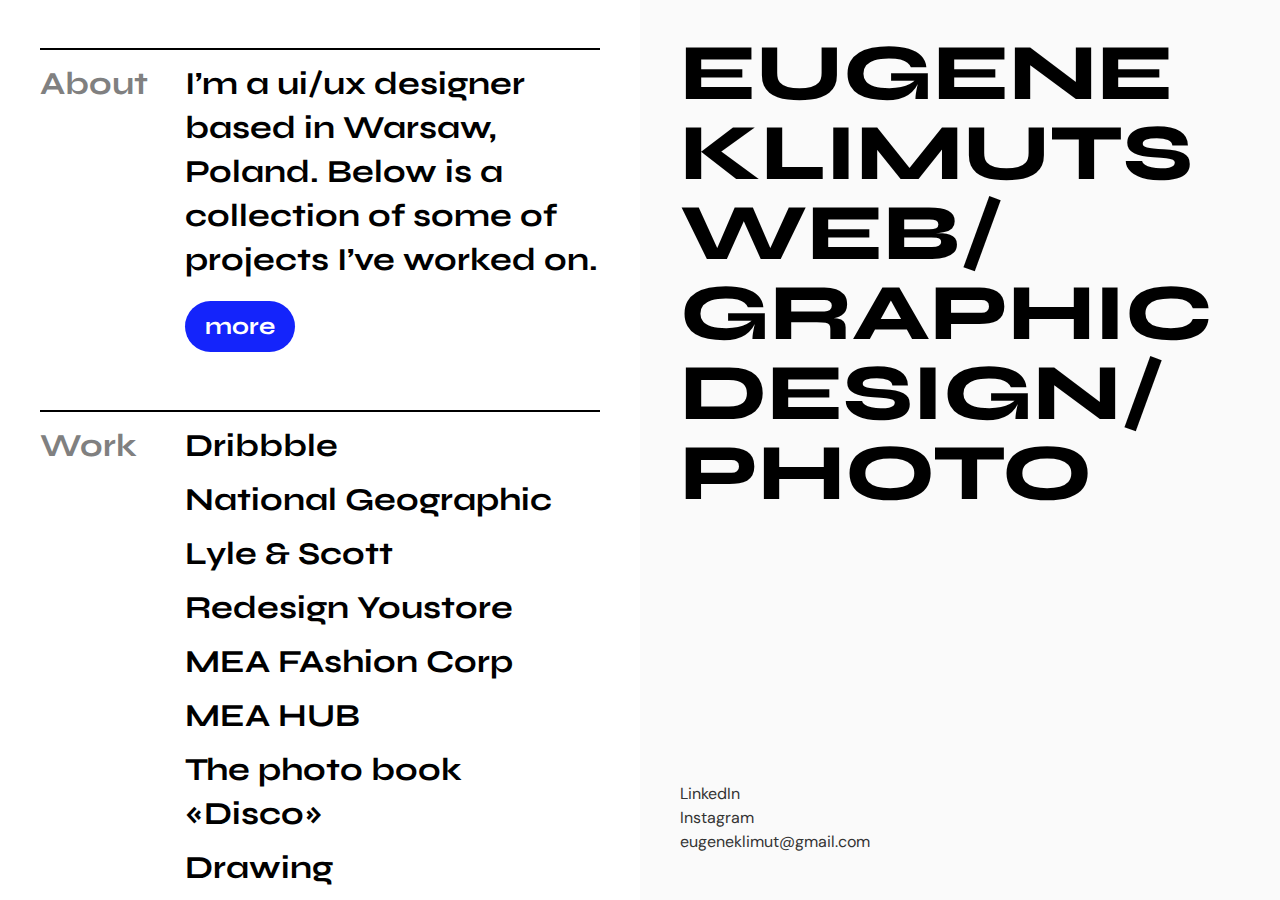
==== index.html @ 4d8a34f9 "Update 28/06/2022" ====
<!DOCTYPE html>
<html lang="en">
  <head>
    <meta charset="UTF-8" />
    <meta name="viewport" content="width=device-width, initial-scale=1.0"/>
    <title>Eugene Klim - designer</title>

    <link rel="stylesheet" href="style.css" />

    <!-- Google fonts -->
    <link rel="preconnect" href="https://fonts.googleapis.com" />
    <link rel="preconnect" href="https://fonts.gstatic.com" crossorigin />
    <link href="https://fonts.googleapis.com/css2?family=Syne:wght@400;450;480;500;700;720;730;750;780;800&display=swap" rel="stylesheet"/>

    <link rel="preconnect" href="https://fonts.googleapis.com">
    <link rel="preconnect" href="https://fonts.gstatic.com" crossorigin>
    <link href="https://fonts.googleapis.com/css2?family=DM+Sans:ital@0;1&display=swap" rel="stylesheet"> 
    <!-- /Google fonts -->

    <script src="blotter.min.js"></script>
    <script src="slidingDoorMaterial.js"></script>

    <!-- Yandex.Metrika counter -->
    <script type="text/javascript" >
      (function(m,e,t,r,i,k,a){m[i]=m[i]||function(){(m[i].a=m[i].a||[]).push(arguments)};
      m[i].l=1*new Date();k=e.createElement(t),a=e.getElementsByTagName(t)[0],k.async=1,k.src=r,a.parentNode.insertBefore(k,a)})
      (window, document, "script", "https://mc.yandex.ru/metrika/tag.js", "ym");

      ym(65573557, "init", {
            clickmap:true,
            trackLinks:true,
            accurateTrackBounce:true,
            webvisor:true
      });
    </script>
    <noscript><div><img src="https://mc.yandex.ru/watch/65573557" style="position:absolute; left:-9999px;" alt="" /></div></noscript>
    <!-- /Yandex.Metrika counter -->
    
  </head>

  <body>
    <!-- Родительский контейнер -->
    <div class="primary-container">
      <!-- <div class="second-container"> -->
      <!-- Левый бокс -->
      <div class="box-left">
        <div class="overlay"></div>
        <div class="box-560 float-right">
          <div class="menu-container">
            <div class="title-menu"><h2>About</h2></div>
            <div class="description-menu">
              I’m a ui/ux designer based in Warsaw, Poland. Below is a
              collection of some of projects I’ve worked on.
              <div class="btn-container">
                <a href="#" class="btn-more">more</a>
              </div>
            </div>
          </div>
          <div class="menu-container">
            <div class="title-menu"><h2>Work</h2></div>
            <div class="description-menu">
              <ul class="list-link">
                <li>
                  <a
                    target="_blank"
                    href="https://dribbble.com/eugeneklim"
                    class="link1"
                    >Dribbble</a>
                  <img src="img/big_link_icon.svg" class="link-icon1" />
                </li>
                <!-- <li>
                  <a 
                    target="_blank" 
                    href="https://kontrapunktgallery.com" 
                    class="link2"
                    >Kontrapunkt gallery</a>
                    <img src="img/big_link_icon.svg" class="link-icon2" />
                </li> -->
                <li>
                  <a
                    target="_blank" 
                    href="https://ng-bpe.com" 
                    class="link3"
                    >National Geographic</a>
                    <img src="img/big_link_icon.svg" class="link-icon3" />
                </li>
                <li>
                  <a 
                    target="_blank" 
                    href="https://lyleandscott.ru" 
                    class="link4"
                    >Lyle & Scott</a>
                  <img src="img/big_link_icon.svg" class="link-icon4" />
                </li>
                <li>
                  <a target="_blank" 
                    href="https://youstore.one/" 
                    class="link5"
                    >Redesign Youstore</a>
                  <img src="img/big_link_icon.svg" class="link-icon5" />
                </li>

                <li>
                  <a target="_blank" 
                    href="http://meafc.com/" 
                    class="link6"
                    >MEA FAshion Corp</a>
                  <img src="img/big_link_icon.svg" class="link-icon6" />
                </li>

                <li>
                  <a target="_blank" 
                    href="http://meahub.tilda.ws/" 
                    class="link7"
                    >MEA HUB</a>
                  <img src="img/big_link_icon.svg" class="link-icon7" />
                </li>

                <li>
                  <a 
                    target="_blank" 
                    href="https://www.instagram.com/p/CXWEiwdoHdd/" 
                    class="link8"
                    >The photo book<br />«Disco»</a>
                  <img src="img/big_link_icon.svg" class="link-icon8" />
                </li>

                <li>
                  <a 
                    target="_blank" 
                    href="draw.html" 
                    class="link9"
                    >Drawing</a>
                  <img src="img/big_link_icon.svg" class="link-icon9" />
                </li>
              </ul>
            </div>
          </div>
        </div>
      </div>

      <!-- Правый бокс -->
      <div class="box-right">
        <div class="box-560">

          <!-- Init page -->
          <div class="init-page">
            <div class="t-1 mainBlock">
              <h1>EUGENE KLIMUTS WEB/ GRAPHIC DESIGN/ PHOTO</h1>
              <!-- <div id="plain-text"></div> -->
            </div>
            <div class="t-2">
              <div class="l1">
                <a target="_blank" class="link-destination" 
                  href="https://linkedin.com/in/eugene-klimuts-36a47312a/">
                  <span data-hover="LinkedIn">LinkedIn</span>
                </a>
              </div>

              <div class="l2">
                <a target="_blank" class="link-destination" 
                  href="https://www.instagram.com/eugeneklim/">
                  <span data-hover="Instagram">Instagram</span>
                </a>
              </div>

              <div class="l3">
                <a class="link-destination" 
                  href="mailto:eugeneklimut@gmail.com">
                  <span data-hover="eugeneklimut@gmail.com">eugeneklimut@gmail.com</span>
                </a>
              </div>

              <!-- <div class="grey-color"><p>Warsaw, Poland</p></div> -->
            </div>
          </div>

          <div class="t-1 block1">
            <img src="./img/dribbble.jpg" width="100%" />
          </div>

          <!-- <div class="t-1 block2">
            <img src="./img/kontrapunkt.jpg" width="100%" />
          </div> -->
          <div class="t-1 block3">
            <img src="./img/ng.jpg" width="100%" />
          </div>

          <div class="t-1 block4">
            <img src="./img/ls.jpg" width="100%" />
          </div>

          <div class="t-1 block5">
            <img src="./img/you.jpg" width="100%" />
          </div>

          <div class="t-1 block6">
            <img src="./img/meacorp.jpg" width="100%" />
          </div>

          <div class="t-1 block7">
            <img src="./img/meahub.jpg" width="100%" />
          </div>

          <div class="t-1 block8">
            <img src="./img/book.jpg" width="100%" />
          </div>
          <div class="t-1 block9">
            <img src="./img/draw.jpg" width="100%" />
          </div>

          <!-- About. Правый бокс -->
          <div class="cv-page">
            <div class="main-header">
              <div class="avatar">
                <img src="img/avatar.png" alt="" width="125px" height="125px" />
              </div>

              <div class="block-title-and-close">
                <div class="title-text">
                  <h2>Eugene Klimuts</h2>
                  <div class="second-text">ui/ux designer</div>
                  <div class="cv-download">
                    <a target="_blank" class="link-destination" 
                    href="https://drive.google.com/file/d/1S7pVsfVfi1sHbrO_gOc7Guw2K5AwsZfq/view?usp=sharing">
                    <span data-hover="Download CV">Download CV</span>
                    </a>
                  </div>
                </div>

                <div class="close-icon">
                  <div class="icon-img"></div>
                </div>
              </div>
            </div>
            <div class="cv-content">

              <div class="main-text-post"><p>For the past year, I've been focused on the design system and redesign of three e-com projects 
                (Birkenstock, Lyle & Scott, National Geographic). Together with the marketing department 
                and the analytics department, we've been working to increase conversions on the sites. 
                With the help of triggered e-mail newsletters, we were able to raise sales.</p>
                <div class="link-post">
                  <a target="_blank" class="link-destination" 
                  href="https://mindbox.ru/journal/cases/birkenstock/">
                  <span data-hover="Open page marketing automation in Birkenstock">Open page marketing automation in Birkenstock</span>
                  </a>
                </div>
                
              </div>

              <div class="cv-row">
              
                <div class="cv-left">Experence</div>
                <div class="cv-right">

                  <div class="cv-inner-block">
                    <div class="title-cv">Brandpool East — ui/ux designer</div>
                    <p class="years grey-color">January 2021 — Mart 2022</p>
                    <div class="text-cv"><p>Brandpool East website design. 
                      Design and support for e-com sites Birkenstock, National Geographic, Lyle & Scott. 
                      Working with analytics. Prototyping. Trigger mailing list design. 
                      Create design systems in Figma.</p>
                    </div>
                  </div>
                  
                  <div class="cv-inner-block">
                    <div class="title-cv">SETTERS — web designer</div>
                    <p class="years grey-color">October 2020 — December 2020</p>
                    <div class="text-cv"><p>Landing page design.</p>
                    </div>
                  </div>

                  <div class="cv-inner-block">
                    <div class="title-cv">Freelance — ui/ux designer</div>
                    <p class="years grey-color">August 2019 — October 2020</p>
                    <div class="text-cv"><p>Landing page for the startup "EasyBloggers". 
                      Landing page for the store selling granite slabs. Creating posters for parties. 
                      Designing a mobile application for Internet radio "Radio Plato".</p>
                    </div>
                  </div>

                  <div class="cv-inner-block">
                    <div class="title-cv">Architect</div>
                    <p class="years grey-color">September 2010 — October 2020</p>
                    <div class="text-cv"><p>Development of project documentation. 
                      Planning and decomposition of tasks. Knowledge of design standards. 
                      Interaction with construction organizations.</p>
                    </div>
                  </div>

                  </div>
                </div>
              </div>

              <div class="cv-row">
                <div class="cv-left">Education</div>
                <div class="cv-right">

                  <div class="cv-inner-block">
                    <div class="title-cv">Certificate of comletion DSS. EPAM Systems</div>
                    <p class="years grey-color">May 2020</p>
                    <div class="link-certificate">
                      <a target="_blank" class="link-destination" 
                      href="https://drive.google.com/file/d/1b0ElkVos495AQWGFOOQQPmJMSI1v97Ai/view?usp=sharing">
                      <span data-hover="Open page certificate">Open page certificate</span>
                      </a>
                    </div>
                  </div>

                  <div class="cv-inner-block">
                    <div class="title-cv">Brestskiy Technic University</div>
                    <p class="years grey-color">2011-2018</p>
                  </div>
                  
                  <div class="cv-inner-block">
                    <div class="title-cv">Grodnenskiy Polytechnic College</div>
                    <p class="years grey-color">2006-2010</p>
                  </div>
                </div>
              </div>

              <div class="cv-row">
                <div class="cv-left">Skills</div>
                <div class="cv-right">

                  <div class="cv-inner-block">
                    <div class="skills-text"><p>Managment, Analytics, Design Thinking, Writing, Ideation, 
                      Research, Prototyping, Create design systems in Figma, Presentation, 
                      HTML, CSS, JS (basic level), CJM, User Flow, Material UI, Kontur UI</p>
                    </div>
                  </div>

                </div>
              </div>

              <div class="cv-row">
                <div class="cv-left">Tools</div>
                <div class="cv-right">

                  <div class="cv-inner-block">
                    <div class="title-cv">Managment</div>
                    <div class="text-cv"><p>Notion, Monday, Jira, Miro, Slack, Things, Zoom, 
                      Todoist, Google Calendar, Obsidian, Roam Research</p>
                    </div>
                  </div>
                  
                  <div class="cv-inner-block">
                    <div class="title-cv">Analytics, Testings</div>
                    <div class="text-cv"><p>Yandex Analytics, Google Analytics, Usertesting</p>
                    </div>
                  </div>

                  <div class="cv-inner-block">
                    <div class="title-cv">Design</div>
                    <div class="text-cv"><p>Figma, Tilda, Readymag, Photoshop, Lut creator, Illustrator, Lottie, Codepen, Cargosite</p>
                    </div>
                  </div>

                </div>
              </div>

              <div class="cv-row">
                <div class="cv-left">Hobbies</div>
                <div class="cv-right">

                  <div class="cv-inner-block">
                    <div class="hobbies-text"><p>Film Photography, Retouch photo, Reading books</p>
                    </div>
                  </div>

                </div>
              </div>

            </div>
          </div>
        </div>
      </div>
      <!-- </div> -->
    </div>

    <script src="app.js"></script>
  </body>
</html>
---- style.css ----
body {
  margin: 0;
  padding: 0;
  font-family: "Syne", sans-serif;
}

h2 {
  font-weight: 700;
  font-size: 32px;
  line-height: 44px;
  letter-spacing: 0em;
  color: #808080;
}

p {
  font-family: "DM Sans", sans-serif;
  font-style: 400;
  font-size: 16px;
  line-height: 28px;
  letter-spacing: 0em;
  color: #333;
}

.grey-color p {
  margin-top: 0px;
  margin-bottom: 0px;
  color: #808080;
}
.box-560 {
  width: 560px;
  height: 100%;
}

.float-right {
  float: right;
}

/* Левый бокс */
.box-left {
  width: 50%;
  padding: 48px 40px 48px 0px;
  overflow: auto;
}

.overlay {
  background: rgba(0, 0, 0, 0.7);
  position: absolute;
  width: 50%;
  height: 100%;
  top: 0;
  left: 0;
  display: none;
}

.menu-container {
  display: flex;
  border-top: 2px solid #000000;
  padding-top: 12px;
  padding-bottom: 64px;
}

.title-menu h2 {
  width: 125px;
  margin-right: 20px;
  margin-top: 0px;
}

.description-menu {
  font-weight: 700;
  font-size: 32px;
  line-height: 44px;
  letter-spacing: 0em;
  width: 100%;
}

.description-menu ul {
  list-style: none;
  margin: 0;
  padding: 0;
}

.description-menu ul li {
  padding-bottom: 10px;
}

.description-menu ul li a {
  color: #000000;
  text-decoration: none;
}

.description-menu ul li a:hover {
  color: #1424fb;
}

.btn-container {
  margin-top: 20px;
}

.btn-more {
  background: #1424fb;
  border-radius: 52px;
  color: #fff;
  text-decoration: none;
  font-weight: 700;
  font-size: 24px;
  line-height: 125%;
  letter-spacing: 0em;
  padding: 11px 20px;
  margin-top: 20px;
}

.btn-container a:hover {
  background: #ff3300;
}

/* Правый бокс */
.box-right {
  width: 50%;
  background: #fafafa;
  /* display: flex;
  flex-direction: column;
  justify-content: space-between; */
  padding: 33px 0px 48px 40px;
  overflow: auto;
}
.init-page {
  display: flex;
  flex-direction: column;
  justify-content: space-between;
  height: 100%;
}
.t-1 h1 {
  font-weight: 750;
  font-size: 5em;
  line-height: 100%;
  letter-spacing: 0em;
  margin-top: 0px;
}

.block1,
.block2,
.block3,
.block4,
.block5,
.block6,
.block7,
.block8,
.block9,
.link-icon1,
.link-icon2,
.link-icon3,
.link-icon4,
.link-icon5,
.link-icon6,
.link-icon7,
.link-icon8,
.link-icon9 {
  display: none;
}

.link-icon1,
.link-icon2,
.link-icon3,
.link-icon4,
.link-icon5,
.link-icon6,
.link-icon7,
.link-icon8,
.link-icon9 {
  float: right;
}

.t-2 a {
  font-size: 16px;
  font-weight: 400;
  text-align: left;
  line-height: 20px;
  letter-spacing: 0em;

  text-decoration: none;
  color: #333;
}

.t-2 a:hover {
  color: #1424FB;
}

.l1 a {
  font-family: "DM Sans", sans-serif;
  font-style: 400;
  font-size: 16px;
  line-height: 20px;
  letter-spacing: 0em;

  margin-bottom: 4px;
  display: flex;
  align-items: center;
}
.l2 {
  font-family: "DM Sans", sans-serif;
  font-style: 400;
  font-size: 16px;
  line-height: 20px;
  letter-spacing: 0em;

  margin-bottom: 4px;
  display: flex;
  align-items: center;
}
.l3 {
  font-family: "DM Sans", sans-serif;
  font-style: 400;
  font-size: 16px;
  line-height: 20px;
  letter-spacing: 0em;

  display: flex;
  align-items: center;
}

/* About. Правый бокс */
.cv-page {
  padding-top: 15px;
  display: none;
}

.main-header {
  display: flex;
}
.avatar {
  padding-right: 20px;
}
.block-title-and-close {
  display: flex;
  justify-content: space-between;
  width: 100%;
}
.title-text h2 {
  color: #000;
  margin-top: 0px;
  margin-bottom: 0px;
}
.second-text {
  font-size: 20px;
  font-weight: 700;
  line-height: 25px;
  letter-spacing: 0em;
  margin-top: 4px;
  margin-bottom: 32px;
  color: #808080;
}

.cv-download a {
  font-family: "DM Sans", sans-serif;
  font-style: 400;
  font-size: 16px;
  line-height: 20px;
  letter-spacing: 0em;

  text-decoration: none;
  color: #333;

  display: flex;
  align-items: center;
}
.cv-download a:hover {
  color: #1424FB;
}

.cv-inner-block a {
  text-decoration: none;
  color: #333;
}
.cv-inner-block a:hover {
  color: #1424FB;
}

.main-text-post p {
  margin-top: 24px;
  margin-bottom: 16px;
}

.link-post a:hover {
  color: #1424FB;
}
.link-post a {
  font-family: "DM Sans", sans-serif;
  font-style: 400;
  font-size: 16px;
  line-height: 20px;
  letter-spacing: 0em;
  text-decoration: none;
  color: #333;

  display: flex;
  align-items: center;
}

.link-certificate {
  font-family: "DM Sans", sans-serif;
  font-style: 400;
  font-size: 16px;
  line-height: 20px;
  letter-spacing: 0em;

  margin-bottom: 4px;
  display: flex;
  align-items: center;
  margin-top: 12px;
}

/* Animation for text links */

.link-destination {
display: inline-block;
overflow: hidden;
}

.link-destination span {
position: relative;
display: inline-block;
-webkit-transition: -webkit-transform 0.3s;
transition: transform 0.3s;
}

.link-destination span::before {
position: absolute;
white-space: nowrap;	
top: 100%;
content: attr(data-hover);
}

.link-destination:hover span,
.link-destination:focus span {
-webkit-transform: translateY(-100%);
transform: translateY(-100%);
}

/* end */





.close-icon {
  text-align: right;
}

.icon-img {
  position: fixed;
  top: 48px;
  right: 40px;
  cursor: pointer;
  width: 40px;
  height: 40px;
  background-image: url("./img/big_close_icon.svg");
}

.icon-img:hover {
  /* opacity: 0.5; */
  background-image: url("./img/big-close-icon-hover.svg");
}

.cv-row {
  display: flex;
  margin: 44px 0px;
  border-top: 2px solid #000000;
}

.cv-inner-block {
  margin-bottom: 28px;
  /* width: 415px; */
}

.cv-left {
  font-size: 20px;
  font-weight: 700;
  line-height: 25px;
  letter-spacing: 0em;
  margin-top: 20px;
  margin-right: 20px;
  width: 125px;
  min-width: 125px;
  color: #808080;
}
.title-cv {
  font-size: 20px;
  font-weight: 700;
  line-height: 25px;
  letter-spacing: 0em;
  margin-top: 20px;
  margin-bottom: 4px;
}
.years {
  margin-top: 0px;
  margin-bottom: 0px;
  color: #808080;
}
.text-cv p {
  padding-top: 0;
  padding-bottom: 8px;
  margin-bottom: 0;
  margin-top: 12px;
  /* width: 415px; */
}
.hobbies-text p {
  padding-top: 4px;
  padding-bottom: 8px;
  margin-bottom: 0;
  /* width: 415px; */
}
.skills-text p {
  padding-top: 4px;
  padding-bottom: 8px;
  margin-bottom: 0;
}
.primary-container {
  display: flex;
  flex-direction: column-reverse;
}

/* Родительский контейнер */
@media (min-width: 767px) {
  .primary-container {
    height: 100vh;
    display: flex;
    flex-direction: row;
    /* background-color: #c40000; */
  }

  .second-container {
    height: 100vh;
    width: 1200px;
    display: flex;
    flex-direction: row;
    margin: auto;
    border: 1px solid silver;
  }
}

@media (max-width: 766px) {
  .box-left {
    width: auto;
    height: 100%;
    padding: 20px;
    margin-top: 28px;
  }

  .icon-img {
    top: 55px;
    right: 20px;
  }

  h2 {
    font-size: 24px;
    line-height: 28px;
    width: 185px;
  }

  .second-text {
    margin-bottom: 20px;
  }

  .cv-row {
    flex-direction: column;
  }

  .menu-container {
    flex-direction: column;
  }
  .box-right {
    width: auto;
    padding: 0;
    padding: 20px;
    padding-top: 40px;
    padding-bottom: 40px;
  }
  .box-560 {
    width: 100%;
  }
  .t-1 h1 {
    font-size: 3.2em;
  }

  .description-menu {
    font-size: 24px;
    width: 100%;
  }

  .overlay {
    width: 0px;
    height: 0px;
  }

}
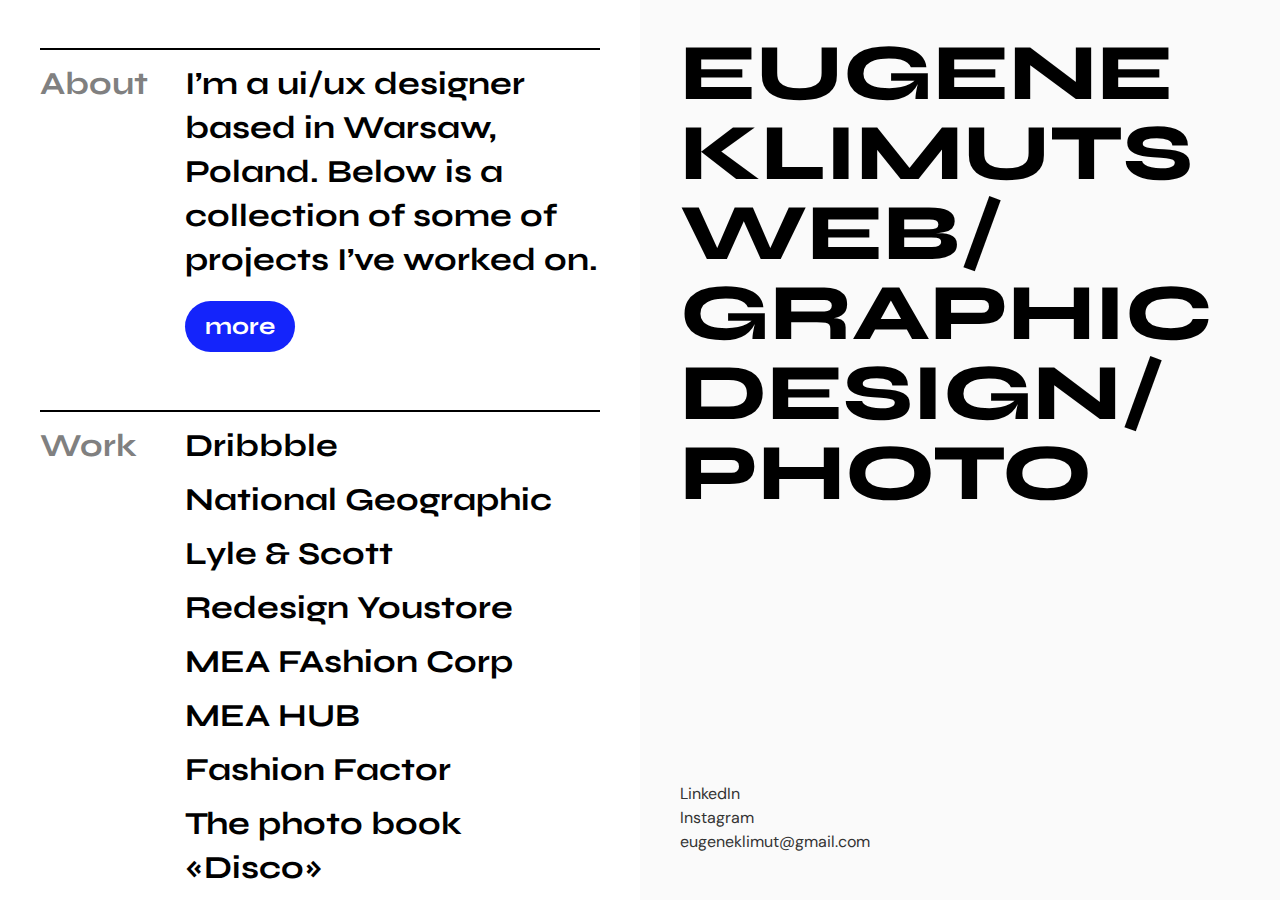
==== commit ac82a0e3: "Update 28/06/2022" ====
--- a/index.html
+++ b/index.html
@@ -115,23 +115,31 @@
                     >MEA HUB</a>
                   <img src="img/big_link_icon.svg" class="link-icon7" />
                 </li>
+                
+                <li>
+                  <a target="_blank" 
+                    href="https://drive.google.com/file/d/16NbwLrDte07k7jgvLnKae_snGrF378Vb/view?usp=sharing" 
+                    class="link8"
+                    >Fashion Factor</a>
+                  <img src="img/big_link_icon.svg" class="link-icon8" />
+                </li>
 
                 <li>
                   <a 
                     target="_blank" 
                     href="https://www.instagram.com/p/CXWEiwdoHdd/" 
-                    class="link8"
+                    class="link9"
                     >The photo book<br />«Disco»</a>
-                  <img src="img/big_link_icon.svg" class="link-icon8" />
+                  <img src="img/big_link_icon.svg" class="link-icon9" />
                 </li>
 
                 <li>
                   <a 
                     target="_blank" 
                     href="draw.html" 
-                    class="link9"
+                    class="link10"
                     >Drawing</a>
-                  <img src="img/big_link_icon.svg" class="link-icon9" />
+                  <img src="img/big_link_icon.svg" class="link-icon10" />
                 </li>
               </ul>
             </div>
@@ -182,6 +190,7 @@
           <!-- <div class="t-1 block2">
             <img src="./img/kontrapunkt.jpg" width="100%" />
           </div> -->
+
           <div class="t-1 block3">
             <img src="./img/ng.jpg" width="100%" />
           </div>
@@ -203,9 +212,14 @@
           </div>
 
           <div class="t-1 block8">
+            <img src="./img/fashionfactor.jpg" width="100%" />
+          </div>
+
+          <div class="t-1 block9">
             <img src="./img/book.jpg" width="100%" />
           </div>
-          <div class="t-1 block9">
+
+          <div class="t-1 block10">
             <img src="./img/draw.jpg" width="100%" />
           </div>
 
--- a/style.css
+++ b/style.css
@@ -138,7 +138,7 @@
 }
 
 .block1,
-.block2,
+/* .block2, */
 .block3,
 .block4,
 .block5,
@@ -146,6 +146,7 @@
 .block7,
 .block8,
 .block9,
+.block10,
 .link-icon1,
 .link-icon2,
 .link-icon3,
@@ -154,19 +155,21 @@
 .link-icon6,
 .link-icon7,
 .link-icon8,
-.link-icon9 {
+.link-icon9,
+.link-icon10 {
   display: none;
 }
 
 .link-icon1,
-.link-icon2,
+/* .link-icon2, */
 .link-icon3,
 .link-icon4,
 .link-icon5,
 .link-icon6,
 .link-icon7,
 .link-icon8,
-.link-icon9 {
+.link-icon9,
+.link-icon10 {
   float: right;
 }
 
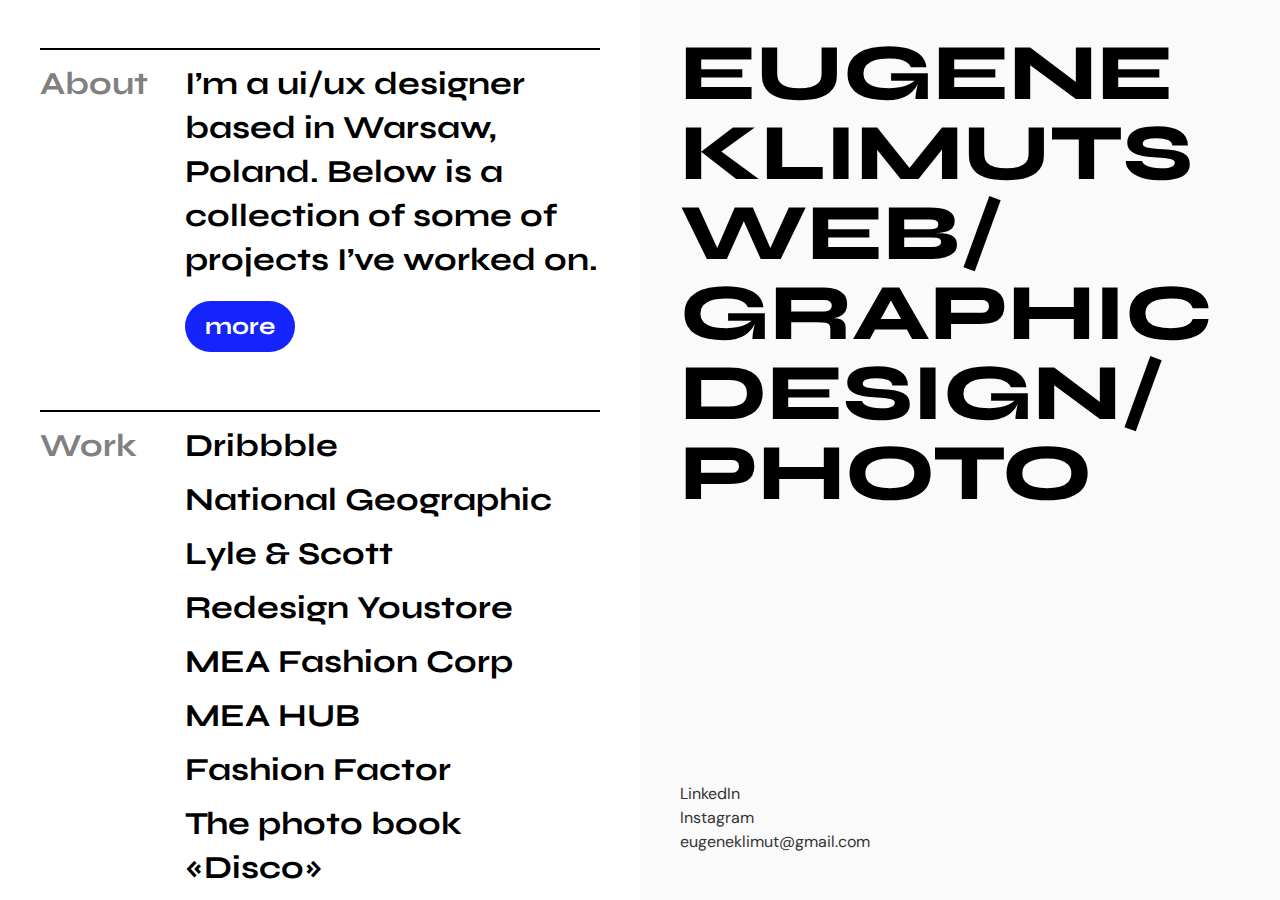
==== commit 572f079b: "Update 29/06/2022" ====
--- a/index.html
+++ b/index.html
@@ -104,7 +104,7 @@
                   <a target="_blank" 
                     href="http://meafc.com/" 
                     class="link6"
-                    >MEA FAshion Corp</a>
+                    >MEA Fashion Corp</a>
                   <img src="img/big_link_icon.svg" class="link-icon6" />
                 </li>
 
@@ -268,8 +268,16 @@
                 <div class="cv-right">
 
                   <div class="cv-inner-block">
+                    <div class="title-cv">Freelance — ui/ux designer</div>
+                    <p class="years grey-color">March 2022 — Now</p>
+                    <div class="text-cv"><p>Landing pages for startups and fashion agencies. Redesign of e-com sites. 
+                      Photoretouching, preparing banners for the site.</p>
+                    </div>
+                  </div>
+
+                  <div class="cv-inner-block">
                     <div class="title-cv">Brandpool East — ui/ux designer</div>
-                    <p class="years grey-color">January 2021 — Mart 2022</p>
+                    <p class="years grey-color">January 2021 — March 2022</p>
                     <div class="text-cv"><p>Brandpool East website design. 
                       Design and support for e-com sites Birkenstock, National Geographic, Lyle & Scott. 
                       Working with analytics. Prototyping. Trigger mailing list design. 
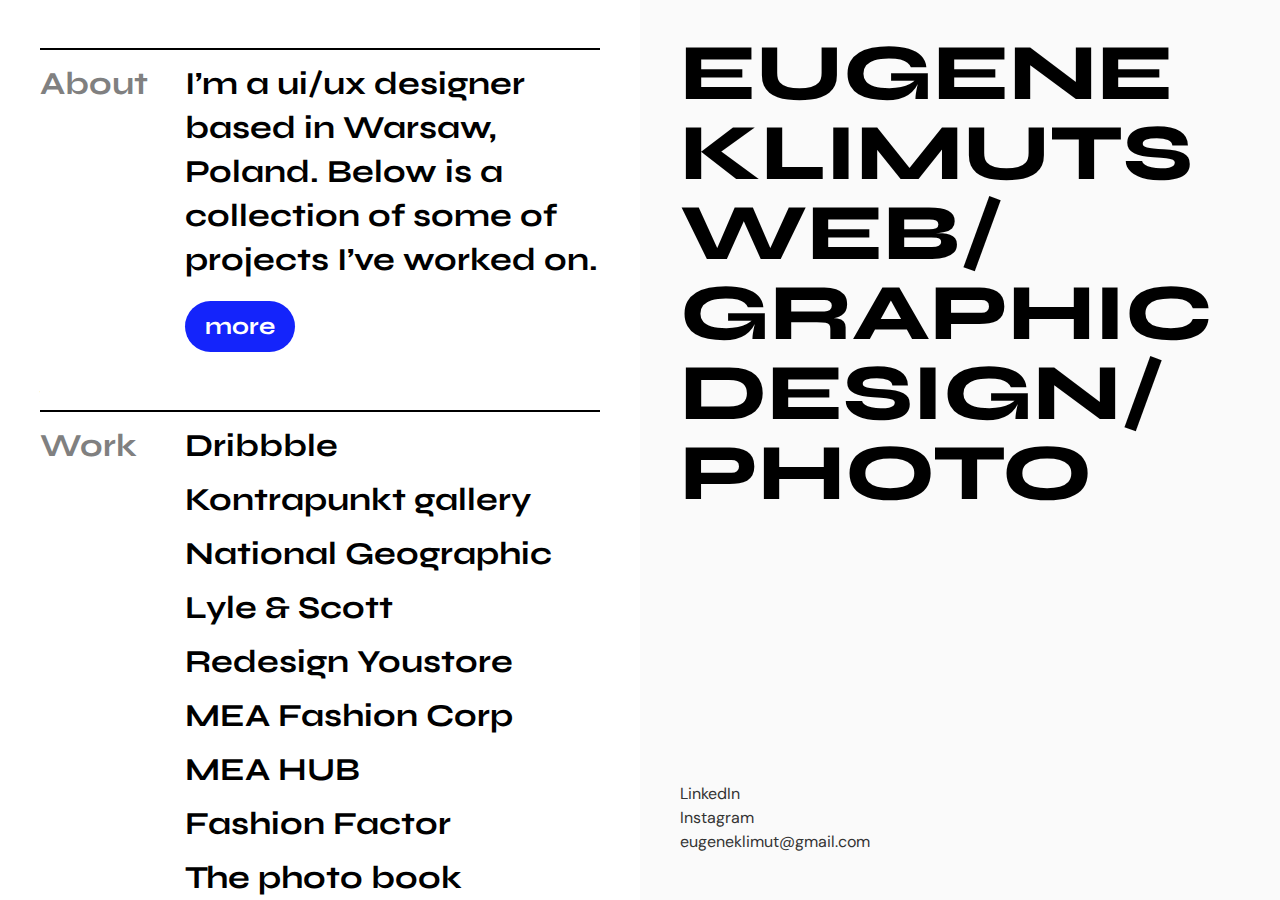
==== commit 2bf6f999: "Update 01/07/2022" ====
--- a/index.html
+++ b/index.html
@@ -68,14 +68,14 @@
                     >Dribbble</a>
                   <img src="img/big_link_icon.svg" class="link-icon1" />
                 </li>
-                <!-- <li>
+                <li>
                   <a 
                     target="_blank" 
                     href="https://kontrapunktgallery.com" 
                     class="link2"
                     >Kontrapunkt gallery</a>
                     <img src="img/big_link_icon.svg" class="link-icon2" />
-                </li> -->
+                </li>
                 <li>
                   <a
                     target="_blank" 
@@ -187,9 +187,9 @@
             <img src="./img/dribbble.jpg" width="100%" />
           </div>
 
-          <!-- <div class="t-1 block2">
+          <div class="t-1 block2">
             <img src="./img/kontrapunkt.jpg" width="100%" />
-          </div> -->
+          </div>
 
           <div class="t-1 block3">
             <img src="./img/ng.jpg" width="100%" />
--- a/style.css
+++ b/style.css
@@ -138,7 +138,7 @@
 }
 
 .block1,
-/* .block2, */
+.block2,
 .block3,
 .block4,
 .block5,
@@ -161,7 +161,7 @@
 }
 
 .link-icon1,
-/* .link-icon2, */
+.link-icon2,
 .link-icon3,
 .link-icon4,
 .link-icon5,
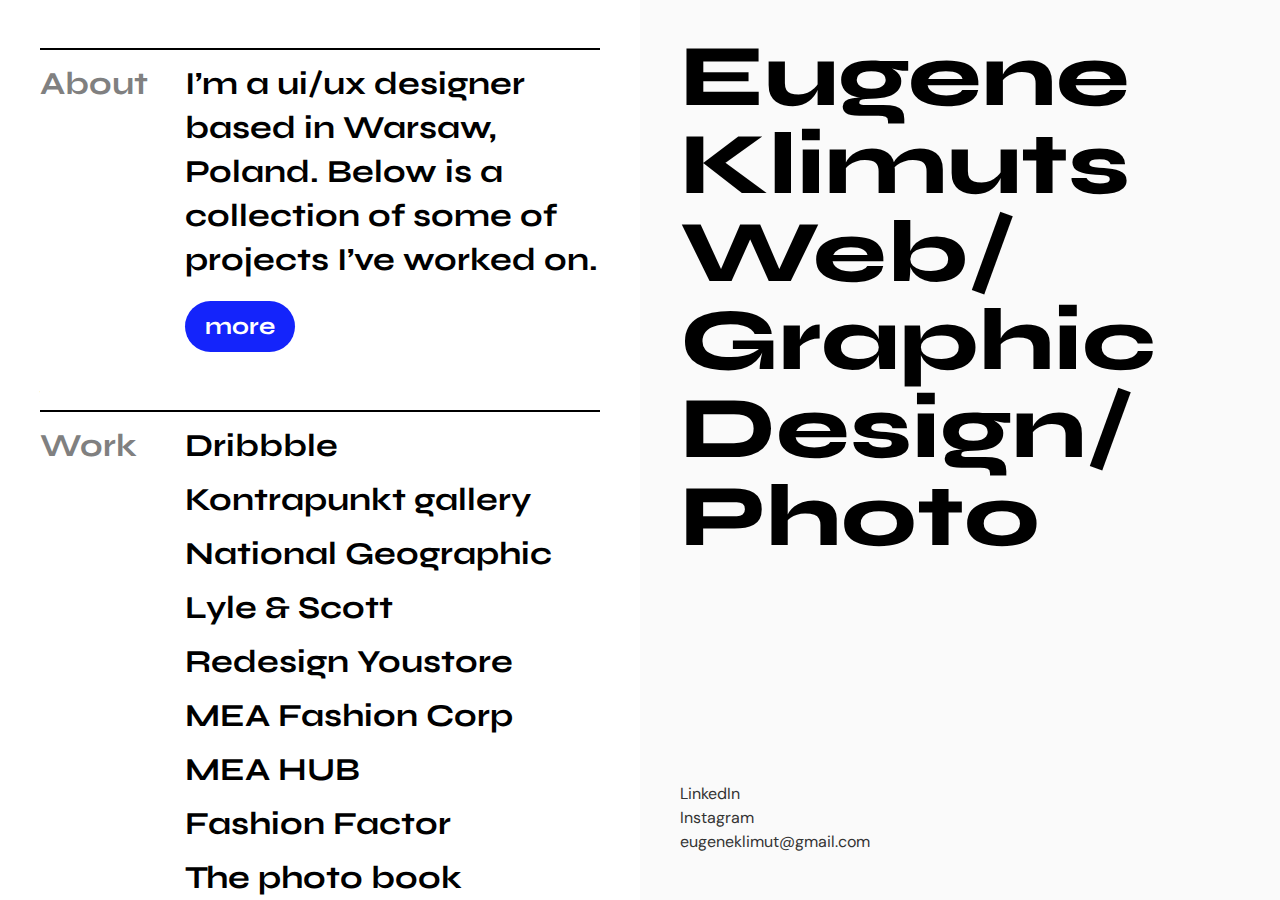
==== commit 71fec679: "Update 01/07/2022" ====
--- a/index.html
+++ b/index.html
@@ -154,7 +154,7 @@
           <!-- Init page -->
           <div class="init-page">
             <div class="t-1 mainBlock">
-              <h1>EUGENE KLIMUTS WEB/ GRAPHIC DESIGN/ PHOTO</h1>
+              <h1>Eugene Klimuts Web/ Graphic Design/ Photo</h1>
               <!-- <div id="plain-text"></div> -->
             </div>
             <div class="t-2">
--- a/style.css
+++ b/style.css
@@ -131,7 +131,7 @@
 }
 .t-1 h1 {
   font-weight: 750;
-  font-size: 5em;
+  font-size: 5.5em;
   line-height: 100%;
   letter-spacing: 0em;
   margin-top: 0px;
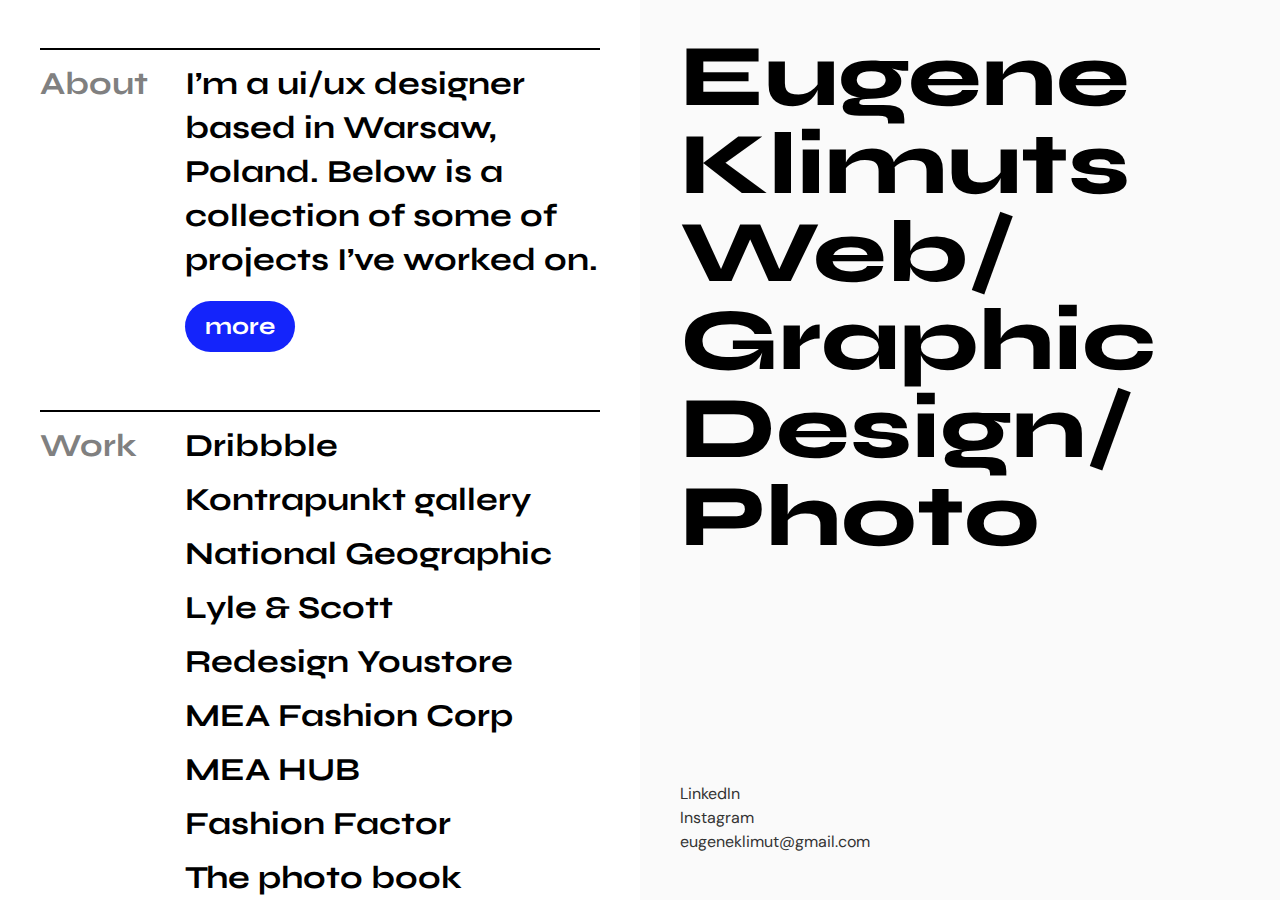
==== commit 117720b1: "Update 12/07/2022" ====
--- a/index.html
+++ b/index.html
@@ -118,7 +118,7 @@
                 
                 <li>
                   <a target="_blank" 
-                    href="https://drive.google.com/file/d/16NbwLrDte07k7jgvLnKae_snGrF378Vb/view?usp=sharing" 
+                    href="https://tilda.cc/page/?pageid=28939314" 
                     class="link8"
                     >Fashion Factor</a>
                   <img src="img/big_link_icon.svg" class="link-icon8" />
--- a/style.css
+++ b/style.css
@@ -116,7 +116,7 @@
 /* Правый бокс */
 .box-right {
   width: 50%;
-  background: #fafafa;
+  background: #FAFAFA;
   /* display: flex;
   flex-direction: column;
   justify-content: space-between; */
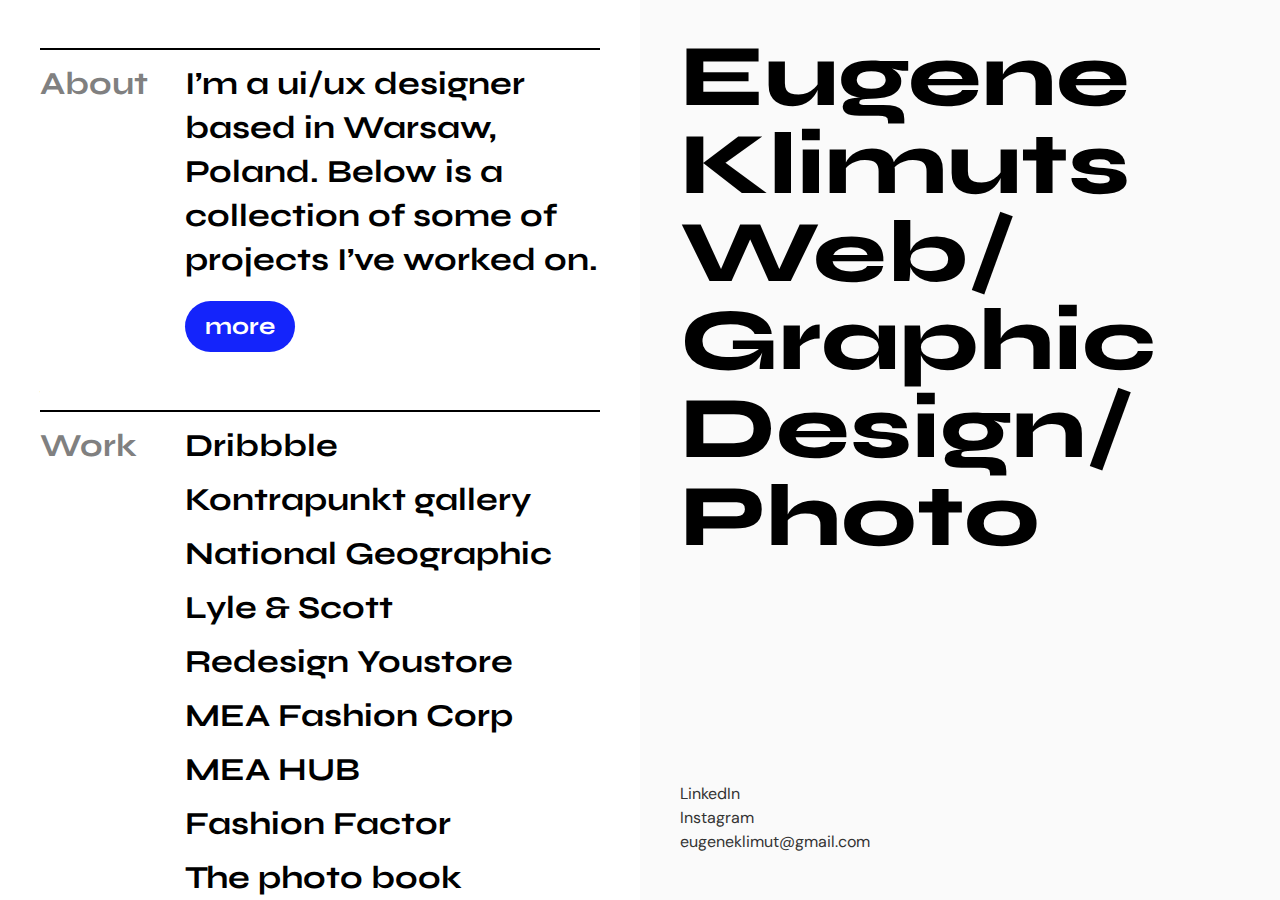
==== commit dfa2ac01: "Update 12/07/2022" ====
--- a/index.html
+++ b/index.html
@@ -118,7 +118,7 @@
                 
                 <li>
                   <a target="_blank" 
-                    href="https://tilda.cc/page/?pageid=28939314" 
+                    href="http://fashionfactor.tilda.ws/" 
                     class="link8"
                     >Fashion Factor</a>
                   <img src="img/big_link_icon.svg" class="link-icon8" />
